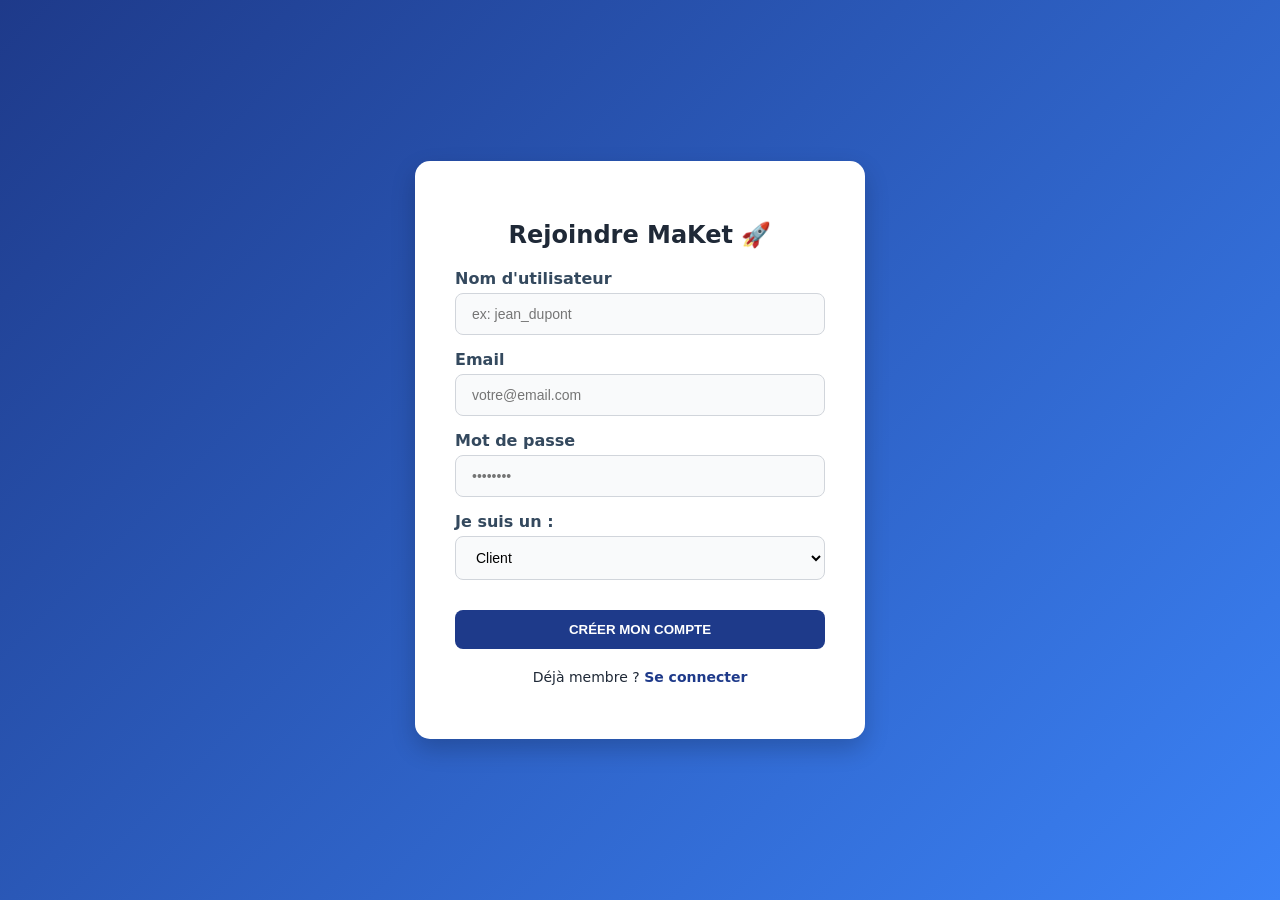
==== src/main/resources/static/subscribe.html @ a0f17b31 "Initial commit" ====
<!DOCTYPE html>
<html lang="fr">
<head>
    <meta charset="UTF-8">
    <meta name="viewport" content="width=device-width, initial-scale=1.0">
    <title>MaKet - Inscription 🚀</title>
    <link rel="stylesheet" href="css/style.css">
    <link rel="icon" href="Maket.png" type="image/png">
    <script src="js/subscribe.js" defer></script>
</head>
<body>

    <div class="welcome-bg subscribe-bg">
        <div class="login-card subscribe-card">
            <h2>Rejoindre MaKet 🚀</h2>
            <form id="subscribe-form">
                <div class="form-group">
                    <label for="username">Nom d'utilisateur</label>
                    <input type="text" id="username" required class="form-control" placeholder="ex: jean_dupont">
                </div>

                <div class="form-group">
                    <label for="email">Email</label>
                    <input type="email" id="email" required class="form-control" placeholder="votre@email.com">
                </div>

                <div class="form-group">
                    <label for="password">Mot de passe</label>
                    <input type="password" id="password" required class="form-control" placeholder="••••••••">
                </div>

                <div class="form-group">
                    <label for="role">Je suis un :</label>
                    <select id="role" class="form-control" onchange="globalThis.toggleFields()">
                        <option value="client">Client</option>
                        <option value="vendeur">Vendeur (Boutique)</option>
                        <option value="livreur">Livreur (Coursier)</option>
                    </select>
                </div>

                <div id="vendeur-fields" class="extra-fields">
                    <div class="form-group">
                        <label for="storeName">Nom de la Boutique</label>
                        <input type="text" id="storeName" class="form-control" placeholder="Ma Super Boutique">
                    </div>
                    <div class="form-group">
                        <label for="address">Adresse de la Boutique</label>
                        <input type="text" id="address" class="form-control" placeholder="123 Rue du Marché">
                    </div>
                </div>

                <div id="livreur-fields" class="extra-fields extra-fields-livreur">
                    <div class="form-group">
                        <label for="vehicle">Type de Véhicule</label>
                        <input type="text" id="vehicle" placeholder="Moto, Vélo, Voiture..." class="form-control">
                    </div>
                </div>

                <button type="submit" class="btn-primary btn-submit">CRÉER MON COMPTE</button>
                
                <p class="footer-link">
                    Déjà membre ? <a href="index.html">Se connecter</a>
                </p>
            </form>
        </div>
    </div>

    <script>
        document.getElementById('subscribe-form').onsubmit = async (e) => {
            await globalThis.handleSubscription(e);
        };
    </script>
</body>
</html>
---- src/main/resources/static/css/style.css ----
/* --- VARIABLES GLOBALES --- */
:root {
    --primary: #1e3a8a;
    --primary-light: #3b82f6;
    --secondary: #10b981;
    --danger: #ef4444;
    --bg: #f3f4f6;
    --text-main: #1f2937;
    --text-muted: #6b7280;
    --radius-main: 12px;
    --shadow-sm: 0 2px 8px rgba(0,0,0,0.04);
    --shadow-md: 0 10px 25px -5px rgba(0,0,0,0.05);
}

/* --- REINITIALISATION ET BASES --- */
* { box-sizing: border-box; }
body { 
    font-family: 'Segoe UI', system-ui, -apple-system, sans-serif; 
    background: var(--bg); 
    margin: 0; 
    color: var(--text-main);
}
.container { padding: 20px; max-width: 1200px; margin: auto; }

/* --- DESIGN PREMIUM REVISITÉ POUR L'ACCUEIL (INDEX) --- */
.landing-wrapper {
    height: 100vh;
    width: 100vw;
    display: flex;
    align-items: center;
    justify-content: center;
    background: linear-gradient(135deg, #f8fafc 0%, #e2e8f0 50%, #dbeafe 100%);
    overflow: hidden;
    position: relative;
}
/* Cercles lumineux en arrière-plan pour donner de la profondeur */
.landing-wrapper::before, .landing-wrapper::after {
    content: "";
    position: absolute;
    border-radius: 50%;
    filter: blur(80px);
    z-index: 1;
    opacity: 0.4;
}
.landing-wrapper::before {
    width: 450px;
    height: 450px;
    background: var(--primary-light);
    top: -10%; right: -5%;
}
.landing-wrapper::after {
    width: 400px;
    height: 400px;
    background: var(--secondary);
    bottom: -10%; left: -5%;
}
.landing-card-glass {
    background: rgba(255, 255, 255, 0.75);
    backdrop-filter: blur(16px);
    -webkit-backdrop-filter: blur(16px);
    border: 1px solid rgba(255, 255, 255, 0.5);
    padding: 50px 40px;
    border-radius: 24px;
    box-shadow: 0 20px 40px -15px rgba(30, 58, 138, 0.1), 0 1px 3px rgba(0, 0, 0, 0.05);
    text-align: center;
    max-width: 540px;
    width: 90%;
    z-index: 10;
    display: flex;
    flex-direction: column;
    align-items: center;
}
.hero-brand-center {
    display: flex;
    flex-direction: column;
    align-items: center;
    gap: 12px;
    margin-bottom: 30px;
}
.hero-brand-center img { 
    height: 120px; /* Grand logo premium 🚀 */
    width: auto; 
    object-fit: contain; 
}
.hero-brand-center h2 { 
    margin: 0; font-size: 32px; font-weight: 800; letter-spacing: -1px; color: var(--primary); 
}
.landing-card-glass h1 { font-size: 36px; font-weight: 800; line-height: 1.2; color: #111827; margin: 0 0 15px 0; letter-spacing: -1px; }
.landing-card-glass h1 span { color: var(--primary-light); }
.landing-card-glass p { font-size: 16px; color: var(--text-muted); margin: 0 0 35px 0; max-width: 440px; line-height: 1.6; }
.actions-center-container { display: flex; justify-content: center; gap: 16px; width: 100%; }
.actions-center-container .btn-primary { flex: 1; max-width: 200px; padding: 14px 0; }

/* --- CONTEXTE CONNEXION & INSCRIPTION --- */
.welcome-bg { 
    height: 100vh; 
    display: flex; 
    align-items: center; 
    justify-content: center; 
    background: linear-gradient(135deg, var(--primary) 0%, var(--primary-light) 100%); 
}
.subscribe-bg { height: auto; min-height: 100vh; padding: 40px 0; }
.login-card { 
    background: white; 
    padding: 40px; 
    border-radius: 15px; 
    box-shadow: 0 10px 25px rgba(0,0,0,0.2); 
    text-align: center;
    width: 100%;
}
.login-card-custom { max-width: 400px; }
.subscribe-card { max-width: 450px; }

/* Formulaires généralisés */
.form-group { text-align: left; margin-bottom: 15px; }
.form-group label { display: block; margin-bottom: 5px; font-weight: 600; color: #34495e; }
.form-control {
    width: 100%;
    padding: 12px 16px;
    border: 1px solid #d1d5db;
    border-radius: 8px;
    font-size: 14px;
    background: #f9fafb;
    transition: all 0.2s;
}
.form-control:focus { outline: none; border-color: var(--primary-light); background: white; }
.extra-fields { display: none; margin-top: 15px; border-left: 4px solid var(--secondary); padding-left: 15px; }
.extra-fields-livreur { border-color: #3498db; }

/* --- SYSTEME DE BOUTONS --- */
.btn-primary { 
    background: var(--primary); 
    color: white; 
    border: none; 
    padding: 12px 25px; 
    border-radius: 8px; 
    cursor: pointer; 
    font-weight: bold; 
    transition: all 0.3s ease; 
}
.btn-primary:hover { 
    background: #1e40af; 
    transform: translateY(-2px); 
    box-shadow: 0 4px 12px rgba(30, 58, 138, 0.2);
}
.btn-outline { background: transparent; color: var(--primary); border: 2px solid var(--primary); }
.btn-outline:hover { background: var(--primary); color: white; }
.btn-danger { 
    background: var(--danger); 
    color: white; 
    border: none; 
    padding: 10px 20px; 
    border-radius: 8px; 
    cursor: pointer; 
    font-weight: bold;
    transition: all 0.3s ease;
}
.btn-danger:hover { background: #dc2626; transform: translateY(-2px); }
.btn-full { width: 100%; }
.btn-submit { width: 100%; margin-top: 15px; }

/* --- HEADER PANELS & TEXTES --- */
header { 
    background: rgba(255, 255, 255, 0.85); 
    backdrop-filter: blur(12px);
    -webkit-backdrop-filter: blur(12px);
    padding: 15px 30px; 
    display: flex; 
    justify-content: space-between; 
    align-items: center; 
    box-shadow: var(--shadow-sm); 
    position: sticky; top: 0; z-index: 100;
}
.header-brand { display: flex; align-items: center; gap: 12px; }
.header-brand h2 { margin: 0; font-size: 20px; font-weight: 700; color: var(--primary); }
.logo-admin { height: 38px; width: auto; object-fit: contain; }

.welcome-container { margin: 30px 0 20px 0; }
.welcome-title { font-size: 26px; font-weight: 800; margin: 0; }
.welcome-subtitle { color: var(--text-muted); margin-top: 5px; font-size: 14px; }

/* --- GRILLES ET DASHBOARD ADMIN --- */
.grid { display: grid; grid-template-columns: repeat(auto-fit, minmax(350px, 1fr)); gap: 25px; }
.card { background: white; padding: 24px; border-radius: var(--radius-main); box-shadow: var(--shadow-md); border-top: 4px solid var(--primary); }
.card-title { font-size: 18px; margin-top: 0; margin-bottom: 20px; padding-bottom: 12px; border-bottom: 1px solid #f3f4f6; }
.form-inline { display: flex; gap: 10px; margin-bottom: 20px; }

.footer-link, .login-card p { margin-top: 20px; font-size: 14px; }
.footer-link a, .login-card p a { color: var(--primary); text-decoration: none; font-weight: bold; }

/* Listes défilantes */
.scrollable-list, .user-container { list-style: none; padding: 0; margin: 0; max-height: 400px; overflow-y: auto; }
.scrollable-list::-webkit-scrollbar, .user-container::-webkit-scrollbar { width: 5px; }
.scrollable-list::-webkit-scrollbar-track, .user-container::-webkit-scrollbar-track { background: transparent; }
.scrollable-list::-webkit-scrollbar-thumb, .user-container::-webkit-scrollbar-thumb { background: #cbd5e1; border-radius: 10px; }
.loading-text { color: var(--text-muted); text-align: center; padding: 20px; list-style: none; }

/* --- RESPONSIVE MOBILE ACCUEIL --- */
@media (max-width: 600px) {
    .landing-card-glass { padding: 40px 20px; }
    .landing-card-glass h1 { font-size: 28px; }
    .actions-center-container { flex-direction: column; align-items: center; width: 100%; gap: 12px; }
    .actions-center-container .btn-primary { max-width: 100%; width: 100%; }
}
/* --- ESPACE VENDEUR & PRODUCT CARDS --- */
.header-actions {
    display: flex;
    align-items: center;
    gap: 10px;
}
.header-actions .btn-secondary {
    background: var(--secondary);
}
.header-actions .btn-secondary:hover {
    background: #059669;
    transform: translateY(-2px);
}
.btn-muted {
    background: #6b7280;
    color: white;
}
.btn-muted:hover {
    background: #4b5563;
    transform: translateY(-2px);
}

/* Grille et cartes produits */
.products-grid {
    display: grid;
    grid-template-columns: repeat(auto-fill, minmax(280px, 1fr));
    gap: 25px;
    margin-top: 30px;
}
.product-card {
    background: white;
    border-radius: var(--radius-main);
    box-shadow: var(--shadow-md);
    padding: 20px;
    border-top: 4px solid var(--secondary);
    display: flex;
    flex-direction: column;
    justify-content: space-between;
    transition: transform 0.2s;
}
.product-card:hover {
    transform: translateY(-5px);
}
.product-info h3 {
    margin: 0 0 10px 0;
    font-size: 18px;
    color: var(--text-main);
}
.product-price {
    font-size: 20px;
    font-weight: 700;
    color: var(--primary);
    margin-bottom: 12px;
}
.product-badge {
    display: inline-block;
    padding: 4px 8px;
    background: #eff6ff;
    color: var(--primary-light);
    border-radius: 6px;
    font-size: 12px;
    font-weight: 600;
    margin-bottom: 15px;
}

/* Zone QR Code */
.qr-container {
    background: #f9fafb;
    border: 2px dashed #e5e7eb;
    border-radius: 8px;
    padding: 15px;
    text-align: center;
    margin-top: 15px;
}
.qr-container p {
    font-size: 11px;
    color: var(--text-muted);
    margin: 5px 0 0 0;
}
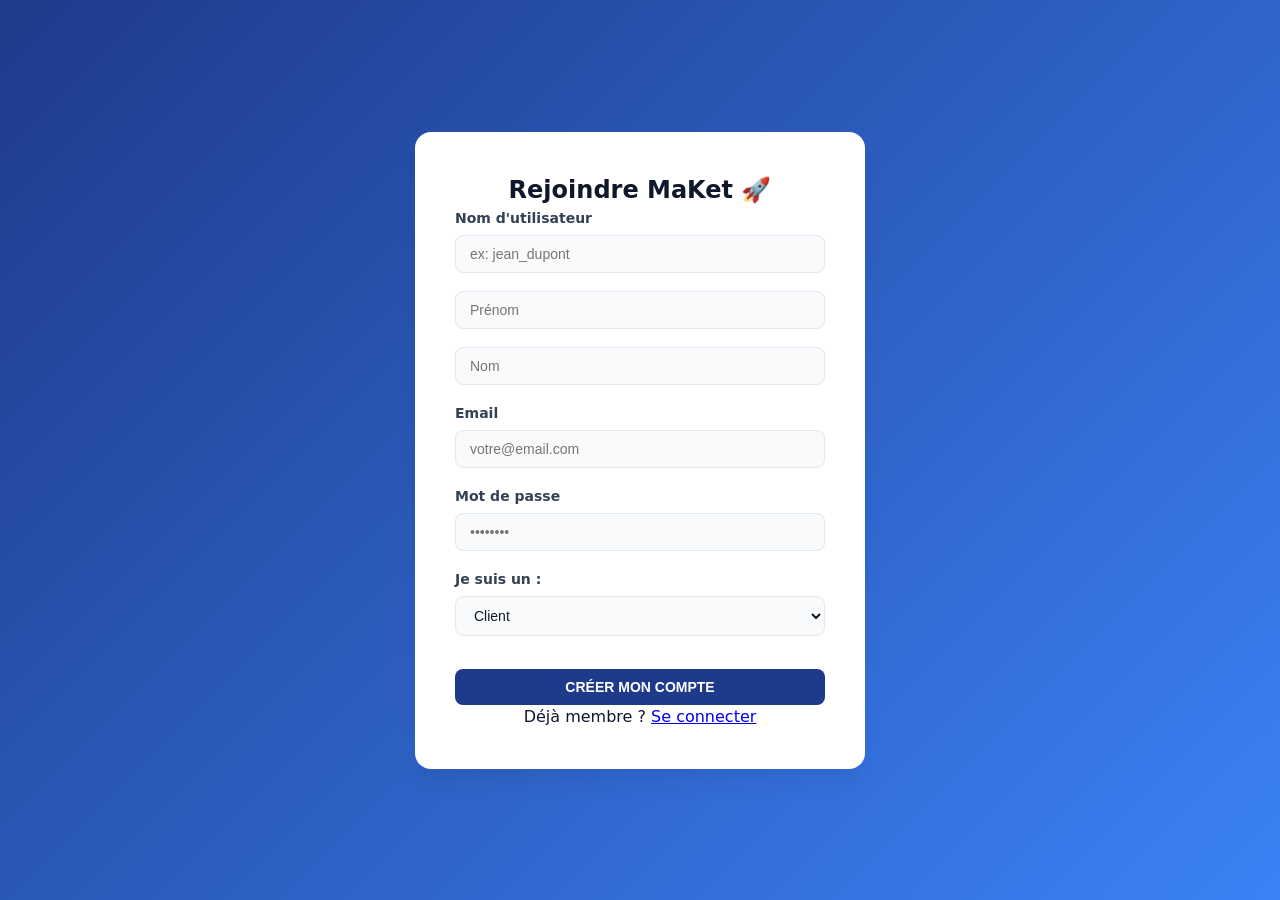
==== commit 13762e47: "First ajout ..." ====
--- a/src/main/resources/static/subscribe.html
+++ b/src/main/resources/static/subscribe.html
@@ -17,6 +17,12 @@
                 <div class="form-group">
                     <label for="username">Nom d'utilisateur</label>
                     <input type="text" id="username" required class="form-control" placeholder="ex: jean_dupont">
+                </div>
+                <div class="form-group">
+                <input type="text" id="firstName" placeholder="Prénom" required class="form-control">
+                </div>
+                <div class="form-group">
+                <input type="text" id="lastName" placeholder="Nom" required class="form-control">
                 </div>
 
                 <div class="form-group">
--- a/src/main/resources/static/css/style.css
+++ b/src/main/resources/static/css/style.css
@@ -1,28 +1,46 @@
-/* --- VARIABLES GLOBALES --- */
+/* ==========================================================================
+   1. VARIABLES GLOBALES & COMPOSANTS DE BASE
+   ========================================================================== */
 :root {
     --primary: #1e3a8a;
     --primary-light: #3b82f6;
     --secondary: #10b981;
     --danger: #ef4444;
-    --bg: #f3f4f6;
-    --text-main: #1f2937;
-    --text-muted: #6b7280;
+    --muted: #6b7280;
+    --bg: #f8fafc;
+    --card-bg: #ffffff;
+    --text-main: #0f172a;
+    --text-muted: #64748b;
+    --border-color: #e2e8f0;
     --radius-main: 12px;
-    --shadow-sm: 0 2px 8px rgba(0,0,0,0.04);
-    --shadow-md: 0 10px 25px -5px rgba(0,0,0,0.05);
-}
-
-/* --- REINITIALISATION ET BASES --- */
-* { box-sizing: border-box; }
+    --radius-sm: 8px;
+    --shadow-sm: 0 1px 3px rgba(0, 0, 0, 0.05), 0 1px 2px rgba(0, 0, 0, 0.02);
+    --shadow-md: 0 4px 6px -1px rgba(0, 0, 0, 0.05), 0 2px 4px -1px rgba(0, 0, 0, 0.03);
+    --shadow-lg: 0 20px 25px -5px rgba(0, 0, 0, 0.05), 0 10px 10px -5px rgba(0, 0, 0, 0.02);
+}
+
+* { 
+    box-sizing: border-box; 
+    margin: 0; 
+    padding: 0;
+}
+
 body { 
     font-family: 'Segoe UI', system-ui, -apple-system, sans-serif; 
-    background: var(--bg); 
-    margin: 0; 
+    background-color: var(--bg); 
     color: var(--text-main);
-}
-.container { padding: 20px; max-width: 1200px; margin: auto; }
-
-/* --- DESIGN PREMIUM REVISITÉ POUR L'ACCUEIL (INDEX) --- */
+    line-height: 1.5;
+}
+
+.container { 
+    padding: 24px; 
+    max-width: 1280px; 
+    margin: 0 auto; 
+}
+
+/* ==========================================================================
+   2. INTERFACE PREMIUM & LANDING (INDEX)
+   ========================================================================== */
 .landing-wrapper {
     height: 100vh;
     width: 100vw;
@@ -33,8 +51,9 @@
     overflow: hidden;
     position: relative;
 }
-/* Cercles lumineux en arrière-plan pour donner de la profondeur */
-.landing-wrapper::before, .landing-wrapper::after {
+
+.landing-wrapper::before, 
+.landing-wrapper::after {
     content: "";
     position: absolute;
     border-radius: 50%;
@@ -42,18 +61,23 @@
     z-index: 1;
     opacity: 0.4;
 }
+
 .landing-wrapper::before {
     width: 450px;
     height: 450px;
     background: var(--primary-light);
-    top: -10%; right: -5%;
-}
+    top: -10%; 
+    right: -5%;
+}
+
 .landing-wrapper::after {
     width: 400px;
     height: 400px;
     background: var(--secondary);
-    bottom: -10%; left: -5%;
-}
+    bottom: -10%; 
+    left: -5%;
+}
+
 .landing-card-glass {
     background: rgba(255, 255, 255, 0.75);
     backdrop-filter: blur(16px);
@@ -70,6 +94,7 @@
     flex-direction: column;
     align-items: center;
 }
+
 .hero-brand-center {
     display: flex;
     flex-direction: column;
@@ -77,21 +102,58 @@
     gap: 12px;
     margin-bottom: 30px;
 }
+
 .hero-brand-center img { 
-    height: 120px; /* Grand logo premium 🚀 */
+    height: 120px; 
     width: auto; 
     object-fit: contain; 
 }
+
 .hero-brand-center h2 { 
-    margin: 0; font-size: 32px; font-weight: 800; letter-spacing: -1px; color: var(--primary); 
-}
-.landing-card-glass h1 { font-size: 36px; font-weight: 800; line-height: 1.2; color: #111827; margin: 0 0 15px 0; letter-spacing: -1px; }
-.landing-card-glass h1 span { color: var(--primary-light); }
-.landing-card-glass p { font-size: 16px; color: var(--text-muted); margin: 0 0 35px 0; max-width: 440px; line-height: 1.6; }
-.actions-center-container { display: flex; justify-content: center; gap: 16px; width: 100%; }
-.actions-center-container .btn-primary { flex: 1; max-width: 200px; padding: 14px 0; }
-
-/* --- CONTEXTE CONNEXION & INSCRIPTION --- */
+    margin: 0; 
+    font-size: 32px; 
+    font-weight: 800; 
+    letter-spacing: -1px; 
+    color: var(--primary); 
+}
+
+.landing-card-glass h1 { 
+    font-size: 36px; 
+    font-weight: 800; 
+    line-height: 1.2; 
+    color: #111827; 
+    margin-bottom: 15px; 
+    letter-spacing: -1px; 
+}
+
+.landing-card-glass h1 span { 
+    color: var(--primary-light); 
+}
+
+.landing-card-glass p { 
+    font-size: 16px; 
+    color: var(--text-muted); 
+    margin-bottom: 35px; 
+    max-width: 440px; 
+    line-height: 1.6; 
+}
+
+.actions-center-container { 
+    display: flex; 
+    justify-content: center; 
+    gap: 16px; 
+    width: 100%; 
+}
+
+.actions-center-container .btn-primary { 
+    flex: 1; 
+    max-width: 200px; 
+    padding: 14px 0; 
+}
+
+/* ==========================================================================
+   3. CONNEXION & INSCRIPTION
+   ========================================================================== */
 .welcome-bg { 
     height: 100vh; 
     display: flex; 
@@ -99,129 +161,309 @@
     justify-content: center; 
     background: linear-gradient(135deg, var(--primary) 0%, var(--primary-light) 100%); 
 }
-.subscribe-bg { height: auto; min-height: 100vh; padding: 40px 0; }
+
+.subscribe-bg { 
+    height: auto; 
+    min-height: 100vh; 
+    padding: 40px 0; 
+}
+
 .login-card { 
-    background: white; 
+    background: var(--card-bg); 
     padding: 40px; 
-    border-radius: 15px; 
-    box-shadow: 0 10px 25px rgba(0,0,0,0.2); 
+    border-radius: 16px; 
+    box-shadow: var(--shadow-lg); 
     text-align: center;
     width: 100%;
 }
+
 .login-card-custom { max-width: 400px; }
 .subscribe-card { max-width: 450px; }
 
-/* Formulaires généralisés */
-.form-group { text-align: left; margin-bottom: 15px; }
-.form-group label { display: block; margin-bottom: 5px; font-weight: 600; color: #34495e; }
+/* Formulaires */
+.form-group { 
+    text-align: left; 
+    margin-bottom: 18px; 
+}
+
+.form-group label { 
+    display: block; 
+    margin-bottom: 6px; 
+    font-weight: 600; 
+    font-size: 14px;
+    color: #334155; 
+}
+
 .form-control {
     width: 100%;
-    padding: 12px 16px;
-    border: 1px solid #d1d5db;
-    border-radius: 8px;
+    padding: 10px 14px;
+    border: 1px solid var(--border-color);
+    border-radius: var(--radius-sm);
     font-size: 14px;
-    background: #f9fafb;
-    transition: all 0.2s;
-}
-.form-control:focus { outline: none; border-color: var(--primary-light); background: white; }
-.extra-fields { display: none; margin-top: 15px; border-left: 4px solid var(--secondary); padding-left: 15px; }
-.extra-fields-livreur { border-color: #3498db; }
-
-/* --- SYSTEME DE BOUTONS --- */
+    background: #f8fafc;
+    color: var(--text-main);
+    transition: all 0.2s ease;
+}
+
+.form-control:focus { 
+    outline: none; 
+    border-color: var(--primary-light); 
+    background: white; 
+    box-shadow: 0 0 0 3px rgba(59, 130, 246, 0.1);
+}
+
+.extra-fields { 
+    display: none; 
+    margin-top: 15px; 
+    border-left: 4px solid var(--secondary); 
+    padding-left: 15px; 
+}
+
+.extra-fields-livreur { 
+    border-color: var(--primary-light); 
+}
+
+/* ==========================================================================
+   4. SYSTEME DE BOUTONS
+   ========================================================================== */
+.btn-primary, .btn-danger, .btn-muted, .btn-outline {
+    display: inline-flex;
+    align-items: center;
+    justify-content: center;
+    padding: 10px 20px; 
+    border-radius: var(--radius-sm); 
+    font-size: 14px;
+    font-weight: 600; 
+    cursor: pointer; 
+    border: none;
+    transition: all 0.2s ease-in-out; 
+    text-decoration: none;
+}
+
 .btn-primary { 
     background: var(--primary); 
     color: white; 
-    border: none; 
-    padding: 12px 25px; 
-    border-radius: 8px; 
-    cursor: pointer; 
-    font-weight: bold; 
-    transition: all 0.3s ease; 
-}
+}
+
 .btn-primary:hover { 
     background: #1e40af; 
-    transform: translateY(-2px); 
-    box-shadow: 0 4px 12px rgba(30, 58, 138, 0.2);
-}
-.btn-outline { background: transparent; color: var(--primary); border: 2px solid var(--primary); }
-.btn-outline:hover { background: var(--primary); color: white; }
+    transform: translateY(-1px); 
+    box-shadow: 0 4px 12px rgba(30, 58, 138, 0.15);
+}
+
+.btn-outline { 
+    background: transparent; 
+    color: var(--primary); 
+    border: 2px solid var(--primary); 
+}
+
+.btn-outline:hover { 
+    background: var(--primary); 
+    color: white; 
+}
+
 .btn-danger { 
     background: var(--danger); 
     color: white; 
-    border: none; 
-    padding: 10px 20px; 
-    border-radius: 8px; 
-    cursor: pointer; 
-    font-weight: bold;
-    transition: all 0.3s ease;
-}
-.btn-danger:hover { background: #dc2626; transform: translateY(-2px); }
+}
+
+.btn-danger:hover { 
+    background: #dc2626; 
+    transform: translateY(-1px);
+    box-shadow: 0 4px 12px rgba(239, 68, 68, 0.15);
+}
+
+.btn-muted {
+    background: #64748b;
+    color: white;
+}
+
+.btn-muted:hover {
+    background: #475569;
+    transform: translateY(-1px);
+}
+
 .btn-full { width: 100%; }
 .btn-submit { width: 100%; margin-top: 15px; }
 
-/* --- HEADER PANELS & TEXTES --- */
+/* ==========================================================================
+   5. STRUCTURE PANELS & NAVIGATIONS (HEADER)
+   ========================================================================== */
 header { 
     background: rgba(255, 255, 255, 0.85); 
     backdrop-filter: blur(12px);
     -webkit-backdrop-filter: blur(12px);
-    padding: 15px 30px; 
+    padding: 14px 24px; 
     display: flex; 
     justify-content: space-between; 
     align-items: center; 
     box-shadow: var(--shadow-sm); 
-    position: sticky; top: 0; z-index: 100;
-}
-.header-brand { display: flex; align-items: center; gap: 12px; }
-.header-brand h2 { margin: 0; font-size: 20px; font-weight: 700; color: var(--primary); }
-.logo-admin { height: 38px; width: auto; object-fit: contain; }
-
-.welcome-container { margin: 30px 0 20px 0; }
-.welcome-title { font-size: 26px; font-weight: 800; margin: 0; }
-.welcome-subtitle { color: var(--text-muted); margin-top: 5px; font-size: 14px; }
-
-/* --- GRILLES ET DASHBOARD ADMIN --- */
-.grid { display: grid; grid-template-columns: repeat(auto-fit, minmax(350px, 1fr)); gap: 25px; }
-.card { background: white; padding: 24px; border-radius: var(--radius-main); box-shadow: var(--shadow-md); border-top: 4px solid var(--primary); }
-.card-title { font-size: 18px; margin-top: 0; margin-bottom: 20px; padding-bottom: 12px; border-bottom: 1px solid #f3f4f6; }
-.form-inline { display: flex; gap: 10px; margin-bottom: 20px; }
-
-.footer-link, .login-card p { margin-top: 20px; font-size: 14px; }
-.footer-link a, .login-card p a { color: var(--primary); text-decoration: none; font-weight: bold; }
-
-/* Listes défilantes */
-.scrollable-list, .user-container { list-style: none; padding: 0; margin: 0; max-height: 400px; overflow-y: auto; }
-.scrollable-list::-webkit-scrollbar, .user-container::-webkit-scrollbar { width: 5px; }
-.scrollable-list::-webkit-scrollbar-track, .user-container::-webkit-scrollbar-track { background: transparent; }
-.scrollable-list::-webkit-scrollbar-thumb, .user-container::-webkit-scrollbar-thumb { background: #cbd5e1; border-radius: 10px; }
-.loading-text { color: var(--text-muted); text-align: center; padding: 20px; list-style: none; }
-
-/* --- RESPONSIVE MOBILE ACCUEIL --- */
-@media (max-width: 600px) {
-    .landing-card-glass { padding: 40px 20px; }
-    .landing-card-glass h1 { font-size: 28px; }
-    .actions-center-container { flex-direction: column; align-items: center; width: 100%; gap: 12px; }
-    .actions-center-container .btn-primary { max-width: 100%; width: 100%; }
-}
-/* --- ESPACE VENDEUR & PRODUCT CARDS --- */
+    border-bottom: 1px solid var(--border-color);
+    position: sticky; 
+    top: 0; 
+    z-index: 100;
+}
+
+.header-brand { 
+    display: flex; 
+    align-items: center; 
+    gap: 12px; 
+}
+
+.header-brand h2 { 
+    margin: 0; 
+    font-size: 20px; 
+    font-weight: 700; 
+    color: var(--primary); 
+}
+
+.logo-admin { 
+    height: 36px; 
+    width: auto; 
+    object-fit: contain; 
+}
+
+.welcome-container { 
+    margin: 10px 0 25px 0; 
+}
+
+.welcome-title { 
+    font-size: 26px; 
+    font-weight: 800; 
+    color: var(--text-main);
+}
+
+.welcome-subtitle { 
+    color: var(--text-muted); 
+    margin-top: 4px; 
+    font-size: 14px; 
+}
+
+/* ==========================================================================
+   6. GRILLES & CARTES DU DASHBOARD ADMIN
+   ========================================================================== */
+.grid { 
+    display: grid; 
+    grid-template-columns: repeat(auto-fit, minmax(350px, 1fr)); 
+    gap: 24px; 
+}
+
+.card { 
+    background: var(--card-bg); 
+    padding: 24px; 
+    border-radius: var(--radius-main); 
+    box-shadow: var(--shadow-md); 
+    border: 1px solid var(--border-color);
+    border-top: 4px solid var(--primary); 
+}
+
+.card-title { 
+    font-size: 18px; 
+    font-weight: 700;
+    margin-top: 0; 
+    margin-bottom: 20px; 
+    padding-bottom: 12px; 
+    border-bottom: 1px solid var(--border-color); 
+}
+
+/* Listes défilantes d'éléments */
+.scrollable-list, .user-container { 
+    list-style: none; 
+    padding: 0; 
+    margin: 0; 
+    max-height: 400px; 
+    overflow-y: auto; 
+}
+
+.scrollable-list::-webkit-scrollbar, 
+.user-container::-webkit-scrollbar { 
+    width: 6px; 
+}
+
+.scrollable-list::-webkit-scrollbar-track, 
+.user-container::-webkit-scrollbar-track { 
+    background: transparent; 
+}
+
+.scrollable-list::-webkit-scrollbar-thumb, 
+.user-container::-webkit-scrollbar-thumb { 
+    background: #cbd5e1; 
+    border-radius: 10px; 
+}
+
+/* --- COMPOSANTS AJOUTÉS POUR L'EXPLORATEUR ADMIN --- */
+.breadcrumb-container {
+    background: #f1f5f9;
+    padding: 10px 14px;
+    border-radius: var(--radius-sm);
+    margin-bottom: 20px;
+    font-size: 13px;
+    font-weight: 600;
+    color: #475569;
+    display: flex;
+    flex-wrap: wrap;
+    gap: 6px;
+    align-items: center;
+}
+
+.flag-label {
+    display: inline-flex;
+    align-items: center;
+    gap: 6px;
+    font-size: 12px;
+    font-weight: 600;
+    color: #475569;
+    cursor: pointer;
+    padding: 6px 12px;
+    background: white;
+    border: 1px solid var(--border-color);
+    border-radius: 20px;
+    transition: all 0.2s ease;
+    user-select: none;
+}
+
+.flag-label:hover {
+    border-color: var(--primary-light);
+    color: var(--primary-light);
+    background: #eff6ff;
+}
+
+.flag-label input[type="checkbox"] {
+    margin: 0;
+    cursor: pointer;
+}
+
+.user-container {
+    background: #f8fafc;
+    border: 1px solid var(--border-color);
+    border-radius: var(--radius-main);
+    padding: 15px;
+}
+
+.loading-text { 
+    color: var(--text-muted); 
+    text-align: center; 
+    padding: 20px; 
+    list-style: none; 
+}
+
+/* ==========================================================================
+   7. ESPACE VENDEUR & PRODUCT CARDS
+   ========================================================================== */
 .header-actions {
     display: flex;
     align-items: center;
     gap: 10px;
 }
+
 .header-actions .btn-secondary {
     background: var(--secondary);
-}
+    color: white;
+}
+
 .header-actions .btn-secondary:hover {
     background: #059669;
-    transform: translateY(-2px);
-}
-.btn-muted {
-    background: #6b7280;
-    color: white;
-}
-.btn-muted:hover {
-    background: #4b5563;
-    transform: translateY(-2px);
+    transform: translateY(-1px);
 }
 
 /* Grille et cartes produits */
@@ -231,31 +473,38 @@
     gap: 25px;
     margin-top: 30px;
 }
+
 .product-card {
-    background: white;
+    background: var(--card-bg);
     border-radius: var(--radius-main);
     box-shadow: var(--shadow-md);
     padding: 20px;
+    border: 1px solid var(--border-color);
     border-top: 4px solid var(--secondary);
     display: flex;
     flex-direction: column;
     justify-content: space-between;
-    transition: transform 0.2s;
-}
+    transition: transform 0.2s ease, box-shadow 0.2s ease;
+}
+
 .product-card:hover {
-    transform: translateY(-5px);
-}
+    transform: translateY(-4px);
+    box-shadow: var(--shadow-lg);
+}
+
 .product-info h3 {
     margin: 0 0 10px 0;
     font-size: 18px;
     color: var(--text-main);
 }
+
 .product-price {
     font-size: 20px;
     font-weight: 700;
     color: var(--primary);
     margin-bottom: 12px;
 }
+
 .product-badge {
     display: inline-block;
     padding: 4px 8px;
@@ -265,19 +514,53 @@
     font-size: 12px;
     font-weight: 600;
     margin-bottom: 15px;
+    width: fit-content;
 }
 
 /* Zone QR Code */
 .qr-container {
     background: #f9fafb;
-    border: 2px dashed #e5e7eb;
-    border-radius: 8px;
+    border: 2px dashed var(--border-color);
+    border-radius: var(--radius-sm);
     padding: 15px;
     text-align: center;
     margin-top: 15px;
 }
+
 .qr-container p {
     font-size: 11px;
     color: var(--text-muted);
     margin: 5px 0 0 0;
+}
+
+/* ==========================================================================
+   8. MEDIA QUERIES (RESPONSIVE)
+   ========================================================================== */
+@media (max-width: 768px) {
+    .grid {
+        grid-template-columns: 1fr !important;
+    }
+    
+    header {
+        padding: 12px 16px;
+    }
+}
+
+@media (max-width: 600px) {
+    .landing-card-glass { 
+        padding: 40px 20px; 
+    }
+    .landing-card-glass h1 { 
+        font-size: 28px; 
+    }
+    .actions-center-container { 
+        flex-direction: column; 
+        align-items: center; 
+        width: 100%; 
+        gap: 12px; 
+    }
+    .actions-center-container .btn-primary { 
+        max-width: 100%; 
+        width: 100%; 
+    }
 }
